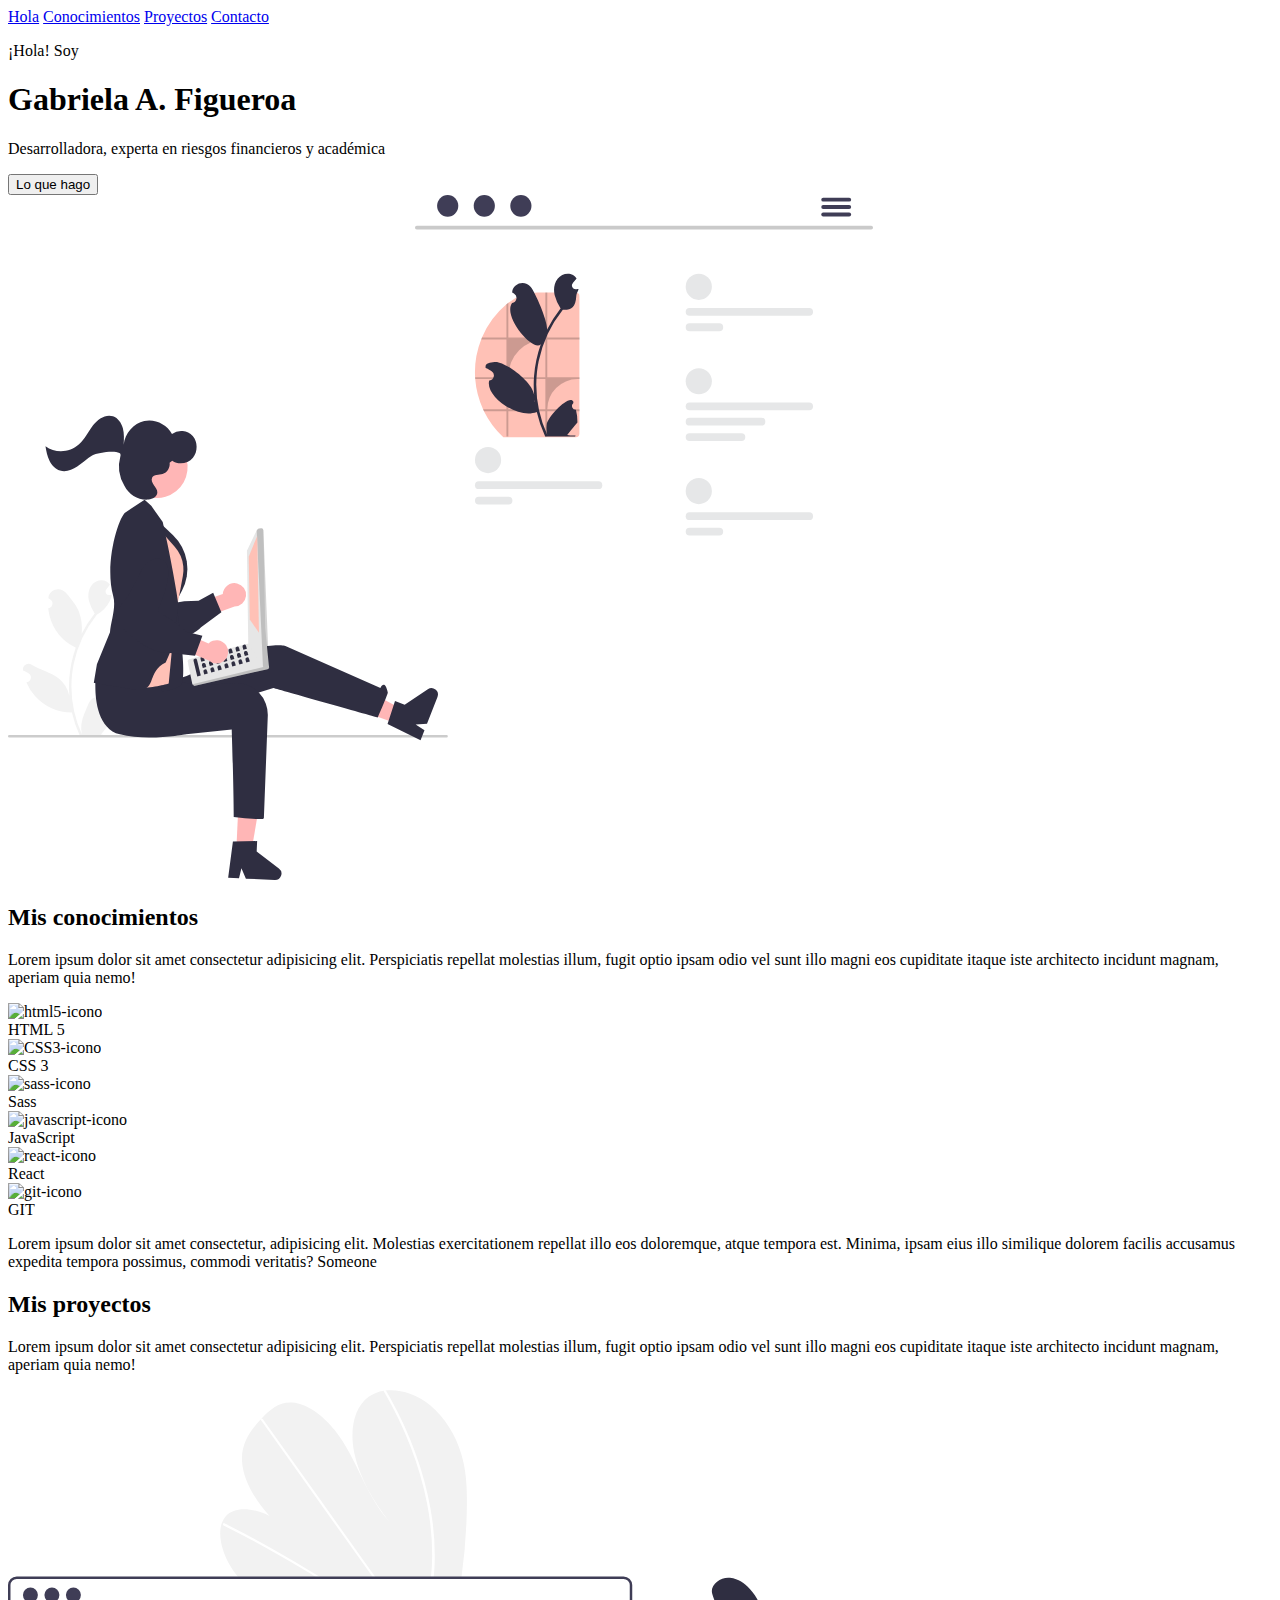
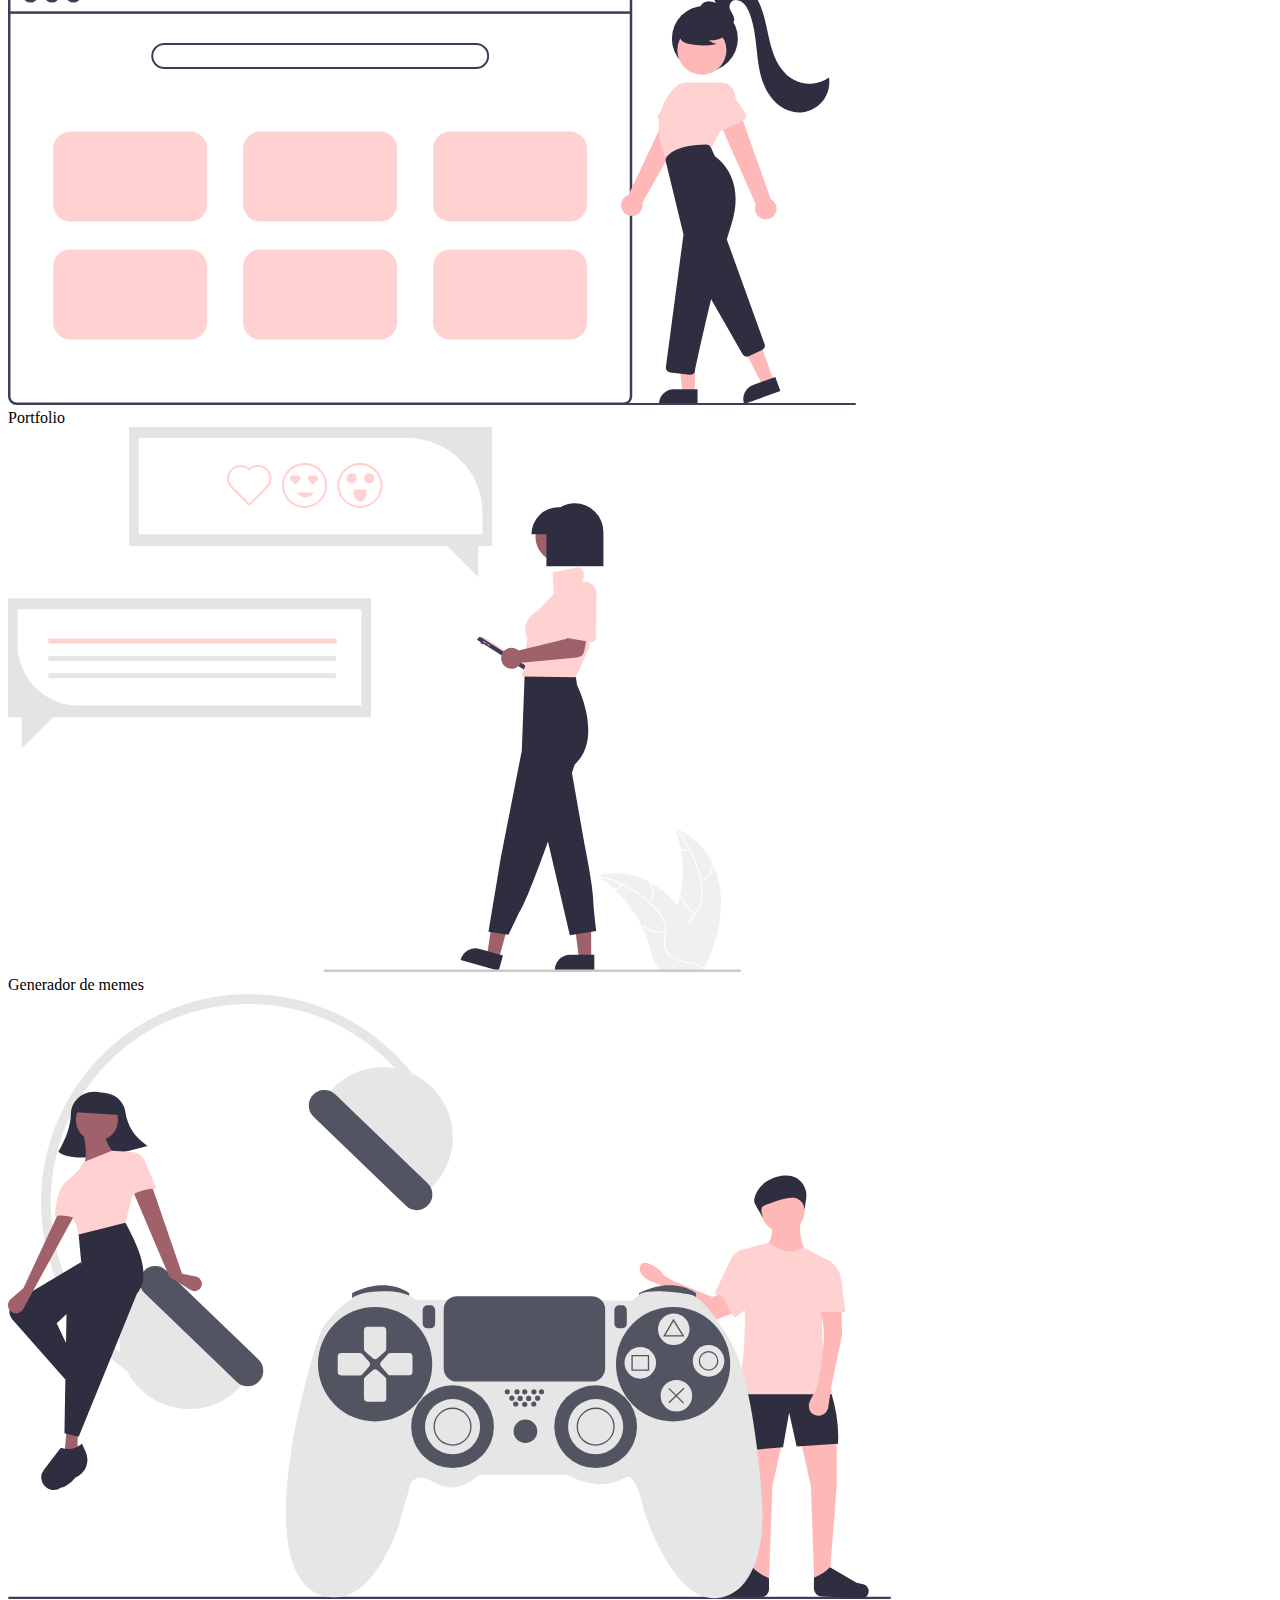
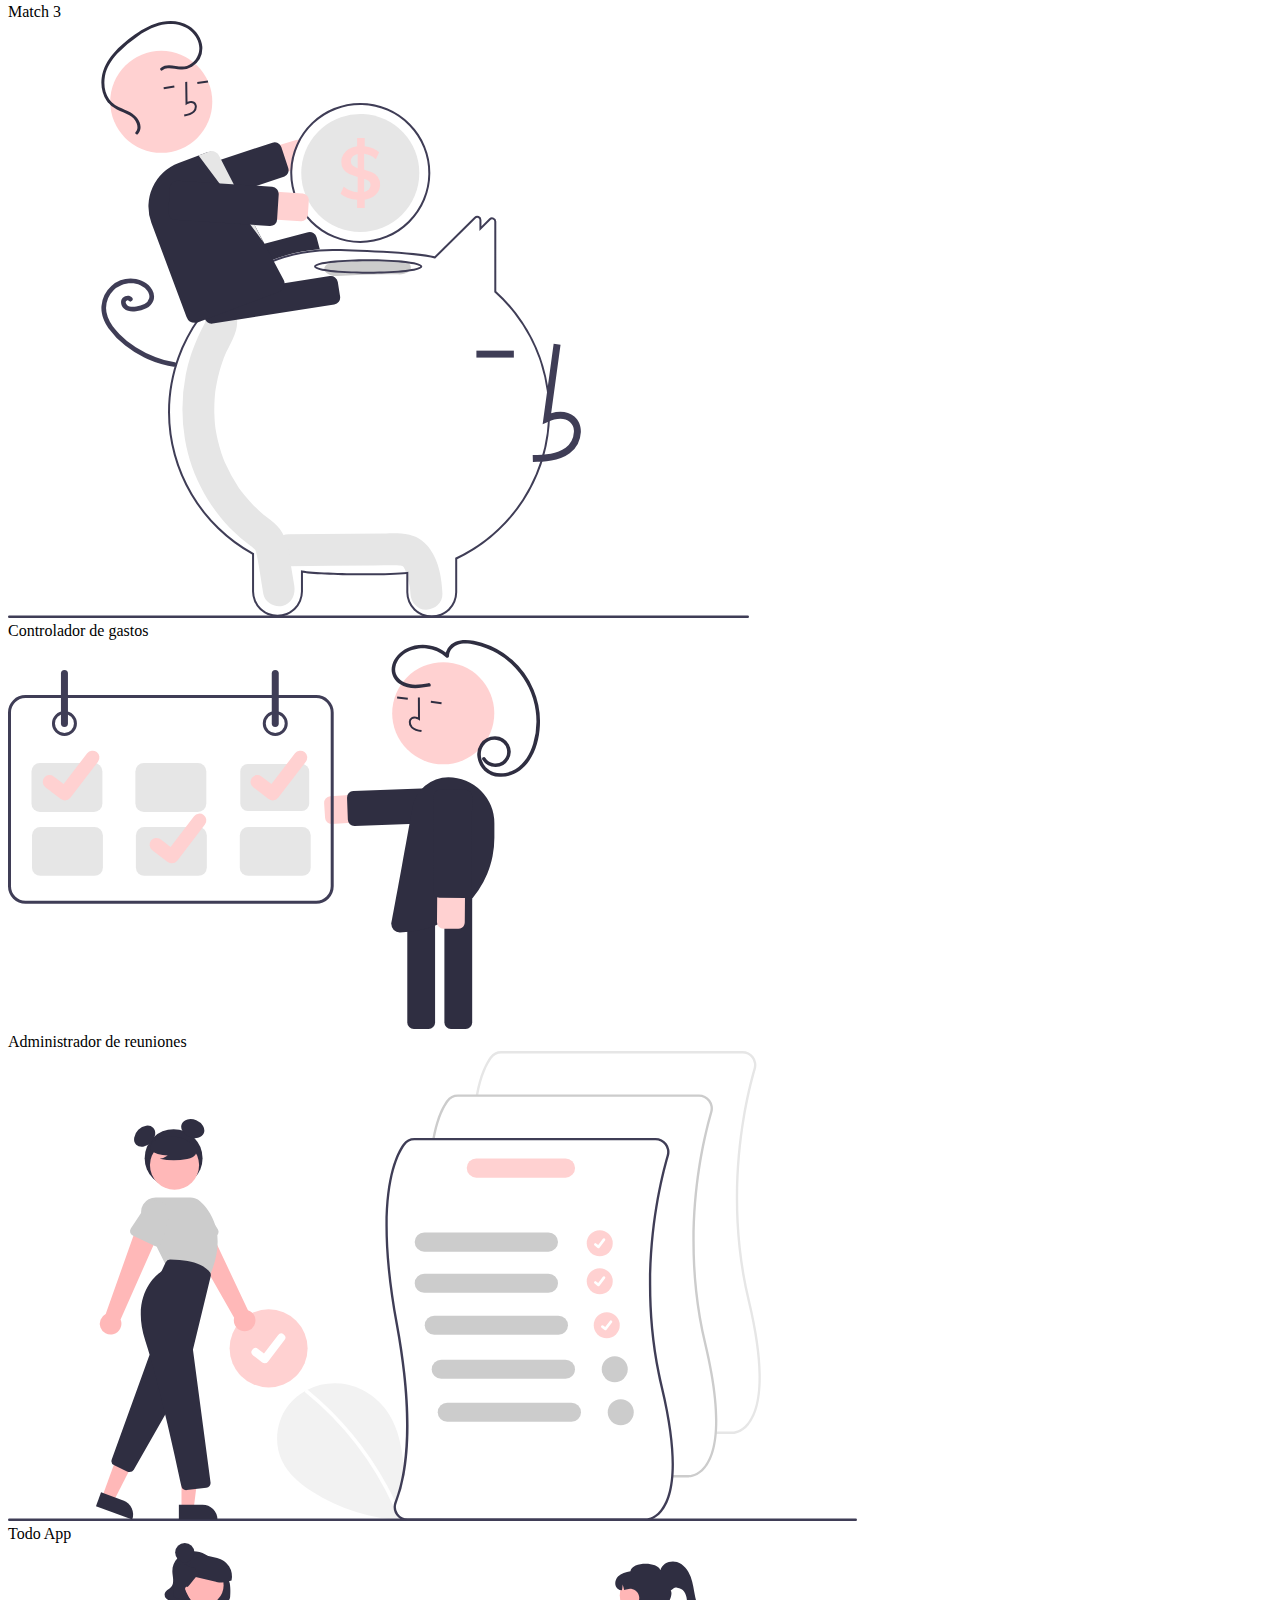
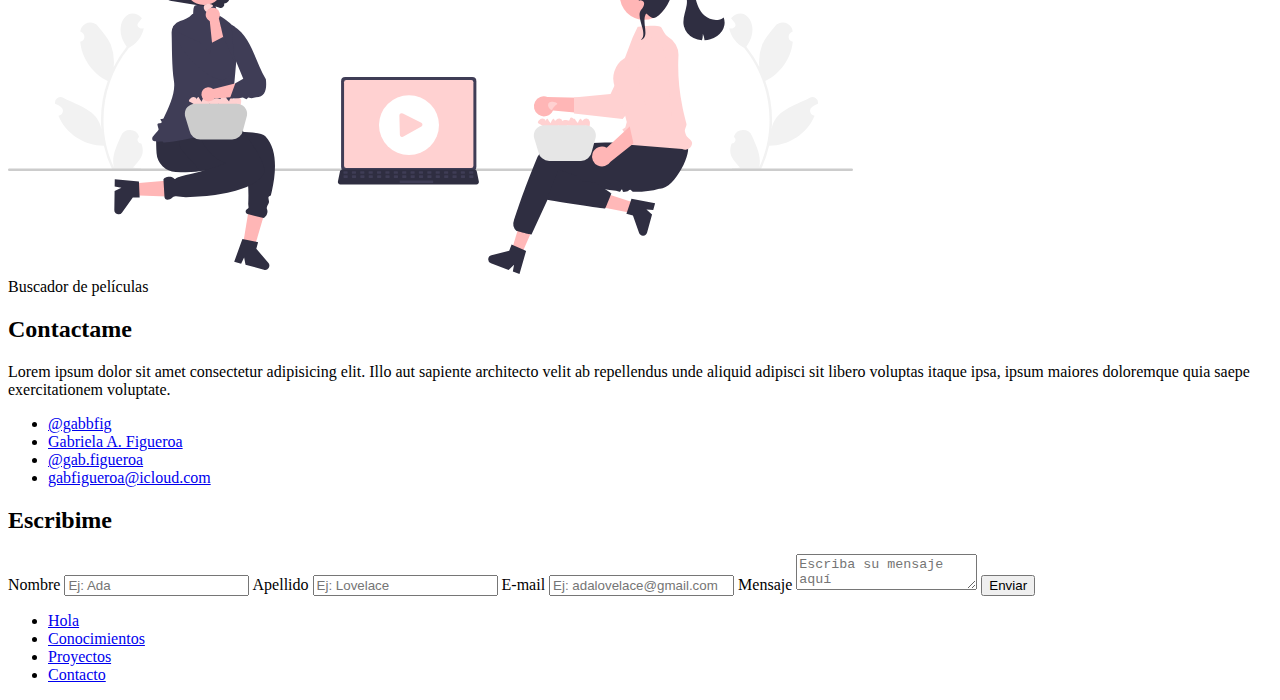
==== landing.html @ 2a1ab2b0 "Creación de la estructura de la página web" ====
<!DOCTYPE html>
<html lang="en">
<head>
    <meta charset="UTF-8">
    <meta http-equiv="X-UA-Compatible" content="IE=edge">
    <meta name="viewport" content="width=device-width, initial-scale=1.0">
    <title>Gabriela A. Figueroa</title>
    <link rel="stylesheet" href="style.css">
    <script src="https://kit.fontawesome.com/937cff0016.js" crossorigin="anonymous"></script>
    <link rel="stylesheet" href="https://cdn.jsdelivr.net/gh/devicons/devicon@v2.15.1/devicon.min.css">
</head>
<body>
    <header>
        <a href="#hola">Hola</a>
        <a href="#conocimientos">Conocimientos</a>
        <a href="#proyectos">Proyectos</a>
        <a href="#contacto">Contacto</a>
    </header>
    <main>
        <section>
            <section id="hola" class="hola">
                <p class="presentacion">¡Hola! Soy <h1 class="nombre">Gabriela A. Figueroa</h1></p>
                <p class="descripcion">Desarrolladora, experta en riesgos financieros y académica</p>
                <button>Lo que hago</button>
            </section>
            <section>
                <img src="imagenes-portfolio/imagen-women-dev.svg" alt="mujer-desarrolladora">
            </section>
        </section>
        
        <section id="conocimientos" class="conocimientos">
            <h2>Mis conocimientos</h2>
            <p>Lorem ipsum dolor sit amet consectetur adipisicing elit. Perspiciatis repellat molestias illum, fugit optio ipsam odio vel sunt illo magni eos cupiditate itaque iste architecto incidunt magnam, aperiam quia nemo!</p>
            <article class="tecnologias">
                <img src="https://cdn.jsdelivr.net/gh/devicons/devicon/icons/html5/html5-original.svg" alt="html5-icono">
                <figcaption>HTML 5</figcaption>
            </article>
            <article class="tecnologias">
                <img src="https://cdn.jsdelivr.net/gh/devicons/devicon/icons/css3/css3-original.svg" alt="CSS3-icono">
                <figcaption>CSS 3</figcaption>
            </article>
            <article class="tecnologias">
                <img src="https://cdn.jsdelivr.net/gh/devicons/devicon/icons/sass/sass-original.svg" alt="sass-icono">
                <figcaption>Sass</figcaption>
            </article>
            <article class="tecnologias">
                <img src="https://cdn.jsdelivr.net/gh/devicons/devicon/icons/javascript/javascript-plain.svg" alt="javascript-icono">
                <figcaption>JavaScript</figcaption>
            </article>
            <article class="tecnologias">
                <img src="https://cdn.jsdelivr.net/gh/devicons/devicon/icons/react/react-original.svg" alt="react-icono">
                <figcaption>React</figcaption>
            </article>
            <article class="tecnologias">
                <img src="https://cdn.jsdelivr.net/gh/devicons/devicon/icons/git/git-original.svg" alt="git-icono">
                <figcaption>GIT</figcaption>
            </article>
        </section>
        <section class="cita">
            <div><i class="fa-solid fa-quote-left"></i></div>
            <p><cite">Lorem ipsum dolor sit amet consectetur, adipisicing elit. Molestias exercitationem repellat illo eos doloremque, atque tempora est. Minima, ipsam eius illo similique dolorem facilis accusamus expedita tempora possimus, commodi veritatis?</cite> Someone</p>
        </section>
        <section id="proyectos" class="proyectos">
            <h2>Mis proyectos</h2>
            <p>Lorem ipsum dolor sit amet consectetur adipisicing elit. Perspiciatis repellat molestias illum, fugit optio ipsam odio vel sunt illo magni eos cupiditate itaque iste architecto incidunt magnam, aperiam quia nemo!</p>
            <article class="card-proyecto">
                <img src="imagenes-portfolio/portfolio.svg" alt="card-proyecto">
                <figcaption>Portfolio</figcaption>
            </article>
            <article class="card-proyecto">
                <img src="imagenes-portfolio/memes.svg" alt="Generador-de-memes">
                <figcaption>Generador de memes</figcaption>
            </article>
            <article class="card-proyecto">
                <img src="imagenes-portfolio/game.svg" alt="juegos-electronicos">
                <figcaption>Match 3</figcaption>
            </article>
            <article class="card-proyecto">
                <img src="imagenes-portfolio/gastos.svg" alt="cerdito-ahorro">
                <figcaption>Controlador de gastos</figcaption>
            </article>
            <article class="card-proyecto">
                <img src="imagenes-portfolio/meeting.svg" alt="reuniones">
                <figcaption>Administrador de reuniones</figcaption>
            </article>
            <article class="card-proyecto">
                <img src="imagenes-portfolio/list.svg" alt="lista-icono">
                <figcaption>Todo App</figcaption>
            </article>
            <article class="card-proyecto">
                <img src="imagenes-portfolio/cinema.svg" alt="cine-icono">
                <figcaption>Buscador de películas</figcaption>
            </article>
        </section>
        <section id="contacto" class="contacto">
            <h2>Contactame</h2>
            <p>Lorem ipsum dolor sit amet consectetur adipisicing elit. Illo aut sapiente architecto velit ab repellendus unde aliquid adipisci sit libero voluptas itaque ipsa, ipsum maiores doloremque quia saepe exercitationem voluptate.</p>
            <ul>
                <li><a href="https://twitter.com/GabbFig" target="_blank"><i class="fa-brands fa-twitter"></i>@gabbfig</a></li>
                <li><a href="https://www.linkedin.com/in/gabriela-figueroa-196a70110/" target="_blank"><i class="fa-brands fa-linkedin"></i>Gabriela A. Figueroa</a></li>
                <li><a href="https://www.instagram.com/gab.figueroa/" target="_blank"><i class="fa-brands fa-instagram"></i>@gab.figueroa</a></li>
                <li><a href="mailto:gabfigueroa@icloud.com?Subject=Oferta%20laboral%20Frontend"><i class="fa-solid fa-envelope"></i>gabfigueroa@icloud.com</a></li>
            </ul>
        </section>
        <section class="contacto-form">
            <h2>Escribime</h2>
            <form action="">
                <label for="firstname">Nombre</label>
                <input type="text" placeholder="Ej: Ada">
                <label for="lastname">Apellido</label>
                <input type="text" placeholder="Ej: Lovelace">
                <label for="email">E-mail</label>
                <input type="text" placeholder="Ej: adalovelace@gmail.com">
                <label for="message">Mensaje</label>
                <textarea type="text" placeholder="Escriba su mensaje aquí"></textarea>
                <button type="submit">Enviar</button>
            </form>
        </section>
    </main>
    <footer>
        <nav class="menu-footer">
            <ul>
                <li><a href="#hola">Hola</a></li>
                <li><a href="#conocimientos">Conocimientos</a></li>
                <li><a href="#proyectos">Proyectos</a></li>
                <li><a href="#contacto">Contacto</a></li>
            </ul>
        </nav>
    </footer>
</body>
</html>
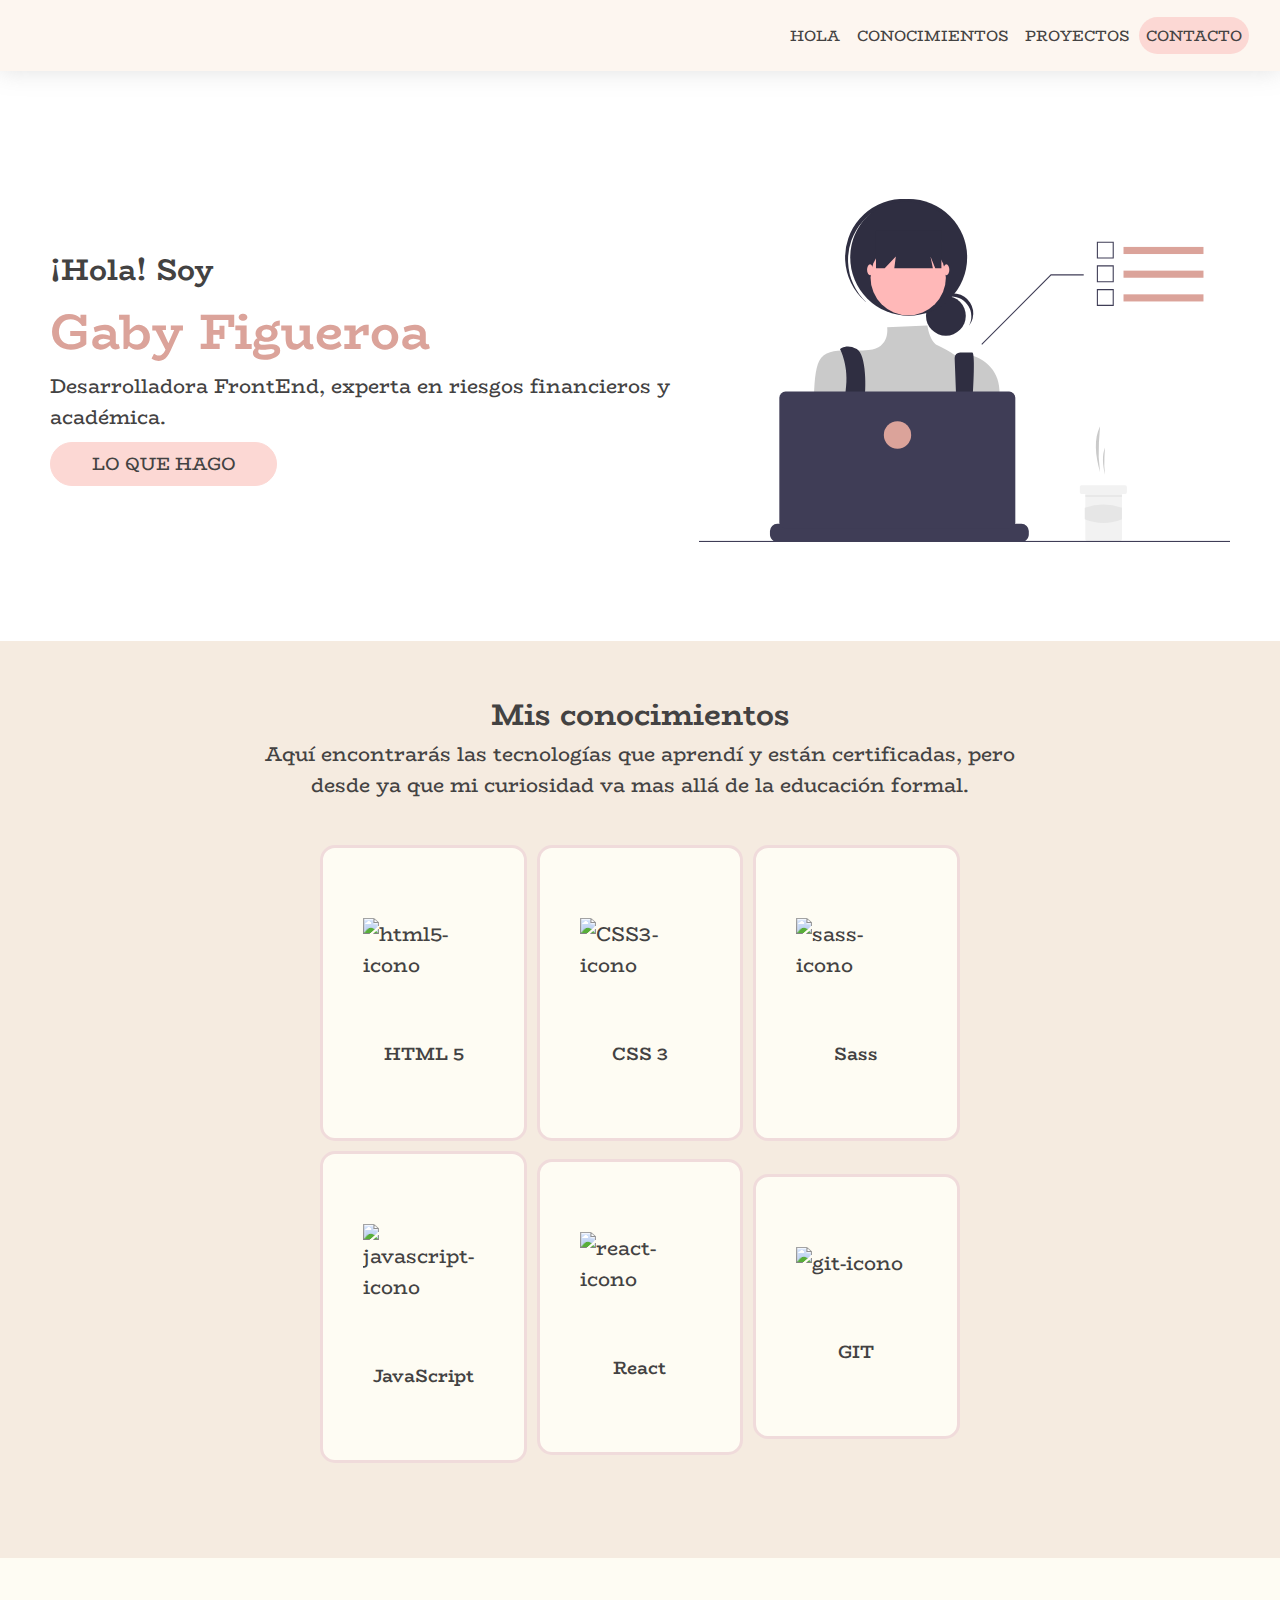
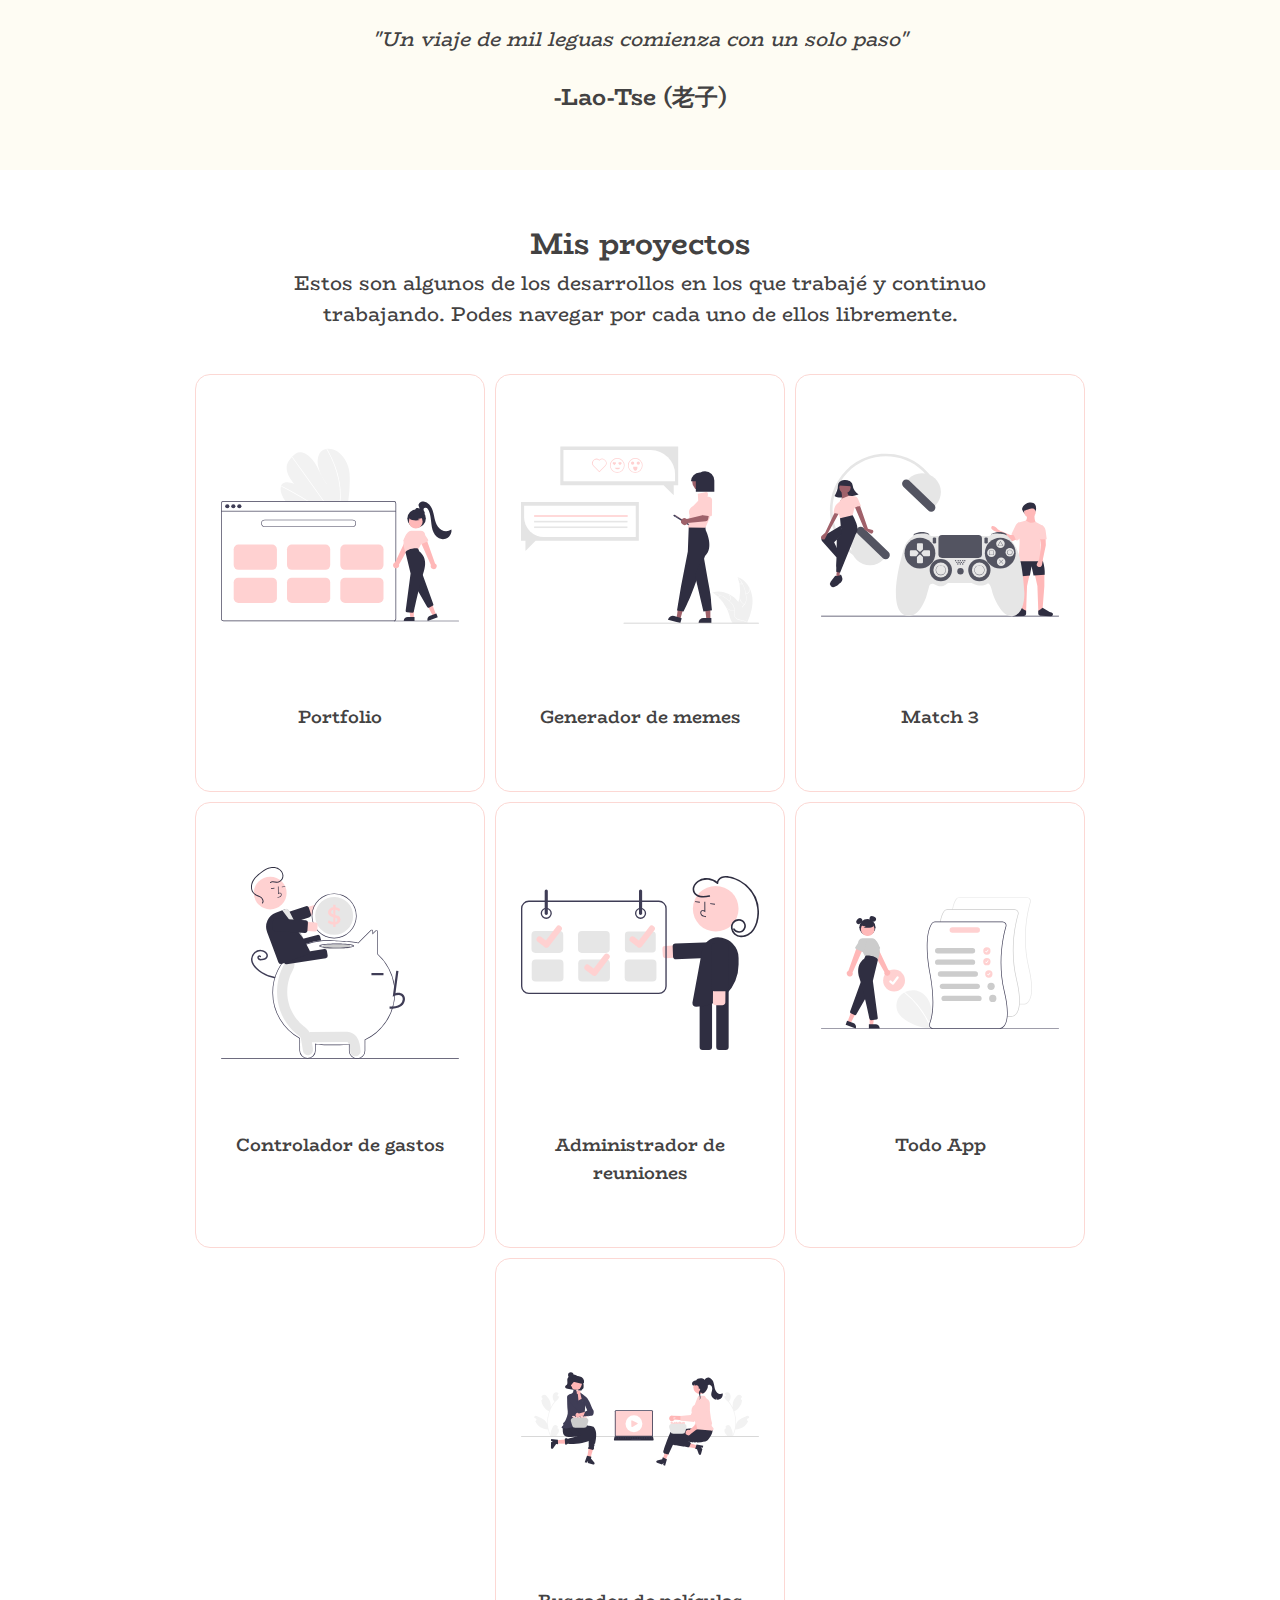
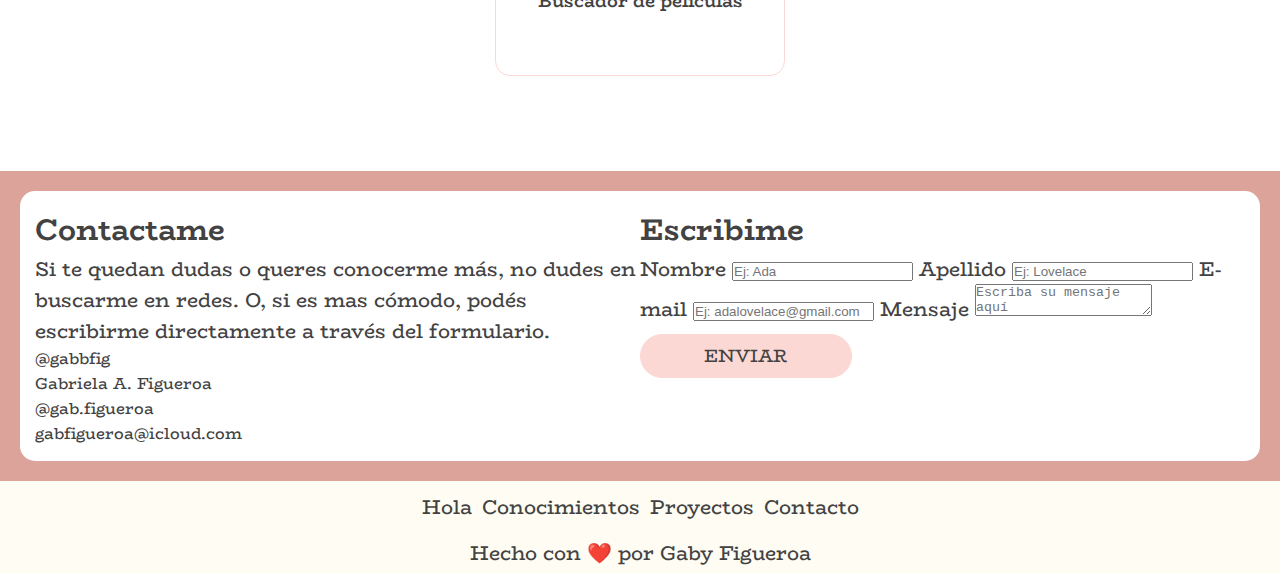
==== commit 7b56d7bd: "Corrección semántica y creación de estilos básicos" ====
--- a/landing.html
+++ b/landing.html
@@ -8,113 +8,149 @@
     <link rel="stylesheet" href="style.css">
     <script src="https://kit.fontawesome.com/937cff0016.js" crossorigin="anonymous"></script>
     <link rel="stylesheet" href="https://cdn.jsdelivr.net/gh/devicons/devicon@v2.15.1/devicon.min.css">
+    <link rel="preconnect" href="https://fonts.googleapis.com">
+    <link rel="preconnect" href="https://fonts.gstatic.com" crossorigin>
+    <link href="https://fonts.googleapis.com/css2?family=BioRhyme&display=swap" rel="stylesheet">
 </head>
 <body>
-    <header>
-        <a href="#hola">Hola</a>
-        <a href="#conocimientos">Conocimientos</a>
-        <a href="#proyectos">Proyectos</a>
-        <a href="#contacto">Contacto</a>
+    <header class="menu">
+        <ul class="menu-ul">
+            <li><a href="#hola">Hola</a></li>
+            <li><a href="#conocimientos">Conocimientos</a></li>
+            <li><a href="#proyectos">Proyectos</a></li>
+            <li class="link-resaltado"><a href="#contacto">Contacto</a></li>
+        </ul>
     </header>
     <main>
-        <section>
-            <section id="hola" class="hola">
-                <p class="presentacion">¡Hola! Soy <h1 class="nombre">Gabriela A. Figueroa</h1></p>
-                <p class="descripcion">Desarrolladora, experta en riesgos financieros y académica</p>
-                <button>Lo que hago</button>
+        <section id="hola" class="hola">
+            <section class="presentacion">
+                <p class="descripcion1">¡Hola! Soy</p>
+                <h1 class="nombre">Gaby Figueroa</h1>
+                <p class="descripcion2">Desarrolladora FrontEnd, experta en riesgos financieros y académica.</p>
+                <button class="boton"><a href="#proyectos">Lo que hago</a></button>
             </section>
-            <section>
+            <section class="presentacion-imagen">
                 <img src="imagenes-portfolio/imagen-women-dev.svg" alt="mujer-desarrolladora">
             </section>
         </section>
-        
         <section id="conocimientos" class="conocimientos">
-            <h2>Mis conocimientos</h2>
-            <p>Lorem ipsum dolor sit amet consectetur adipisicing elit. Perspiciatis repellat molestias illum, fugit optio ipsam odio vel sunt illo magni eos cupiditate itaque iste architecto incidunt magnam, aperiam quia nemo!</p>
-            <article class="tecnologias">
-                <img src="https://cdn.jsdelivr.net/gh/devicons/devicon/icons/html5/html5-original.svg" alt="html5-icono">
-                <figcaption>HTML 5</figcaption>
-            </article>
-            <article class="tecnologias">
-                <img src="https://cdn.jsdelivr.net/gh/devicons/devicon/icons/css3/css3-original.svg" alt="CSS3-icono">
-                <figcaption>CSS 3</figcaption>
-            </article>
-            <article class="tecnologias">
-                <img src="https://cdn.jsdelivr.net/gh/devicons/devicon/icons/sass/sass-original.svg" alt="sass-icono">
-                <figcaption>Sass</figcaption>
-            </article>
-            <article class="tecnologias">
-                <img src="https://cdn.jsdelivr.net/gh/devicons/devicon/icons/javascript/javascript-plain.svg" alt="javascript-icono">
-                <figcaption>JavaScript</figcaption>
-            </article>
-            <article class="tecnologias">
-                <img src="https://cdn.jsdelivr.net/gh/devicons/devicon/icons/react/react-original.svg" alt="react-icono">
-                <figcaption>React</figcaption>
-            </article>
-            <article class="tecnologias">
-                <img src="https://cdn.jsdelivr.net/gh/devicons/devicon/icons/git/git-original.svg" alt="git-icono">
-                <figcaption>GIT</figcaption>
-            </article>
+            <section class="conocimientos-mensaje">
+                <h2>Mis conocimientos</h2>
+                <p>Aquí encontrarás las tecnologías que aprendí y están certificadas, pero desde ya que mi curiosidad va mas allá de la educación formal.</p>
+            </section>
+            <section class="contenedor-tecnologias">
+                <figure class="tecnologias">
+                    <img src="https://cdn.jsdelivr.net/gh/devicons/devicon/icons/html5/html5-original.svg" alt="html5-icono">
+                    <figcaption>HTML 5</figcaption>
+                </figure>
+                <figure class="tecnologias">
+                    <img src="https://cdn.jsdelivr.net/gh/devicons/devicon/icons/css3/css3-original.svg" alt="CSS3-icono">
+                    <figcaption>CSS 3</figcaption>
+                </figure>
+                <figure class="tecnologias">
+                    <img src="https://cdn.jsdelivr.net/gh/devicons/devicon/icons/sass/sass-original.svg" alt="sass-icono">
+                    <figcaption>Sass</figcaption>
+                </figure>
+                <figure class="tecnologias">
+                    <img src="https://cdn.jsdelivr.net/gh/devicons/devicon/icons/javascript/javascript-plain.svg" alt="javascript-icono">
+                    <figcaption>JavaScript</figcaption>
+                </figure>
+                <figure class="tecnologias">
+                    <img src="https://cdn.jsdelivr.net/gh/devicons/devicon/icons/react/react-original.svg" alt="react-icono">
+                    <figcaption>React</figcaption>
+                </figure>
+                <figure class="tecnologias">
+                    <img src="https://cdn.jsdelivr.net/gh/devicons/devicon/icons/git/git-original.svg" alt="git-icono">
+                    <figcaption>GIT</figcaption>
+                </figure>
+            </section>
         </section>
         <section class="cita">
             <div><i class="fa-solid fa-quote-left"></i></div>
-            <p><cite">Lorem ipsum dolor sit amet consectetur, adipisicing elit. Molestias exercitationem repellat illo eos doloremque, atque tempora est. Minima, ipsam eius illo similique dolorem facilis accusamus expedita tempora possimus, commodi veritatis?</cite> Someone</p>
+            <cite>"Un viaje de mil leguas comienza con un solo paso"</cite>
+            <h3>-Lao-Tse (老子)</h3>
         </section>
         <section id="proyectos" class="proyectos">
-            <h2>Mis proyectos</h2>
-            <p>Lorem ipsum dolor sit amet consectetur adipisicing elit. Perspiciatis repellat molestias illum, fugit optio ipsam odio vel sunt illo magni eos cupiditate itaque iste architecto incidunt magnam, aperiam quia nemo!</p>
-            <article class="card-proyecto">
-                <img src="imagenes-portfolio/portfolio.svg" alt="card-proyecto">
-                <figcaption>Portfolio</figcaption>
-            </article>
-            <article class="card-proyecto">
-                <img src="imagenes-portfolio/memes.svg" alt="Generador-de-memes">
-                <figcaption>Generador de memes</figcaption>
-            </article>
-            <article class="card-proyecto">
-                <img src="imagenes-portfolio/game.svg" alt="juegos-electronicos">
-                <figcaption>Match 3</figcaption>
-            </article>
-            <article class="card-proyecto">
-                <img src="imagenes-portfolio/gastos.svg" alt="cerdito-ahorro">
-                <figcaption>Controlador de gastos</figcaption>
-            </article>
-            <article class="card-proyecto">
-                <img src="imagenes-portfolio/meeting.svg" alt="reuniones">
-                <figcaption>Administrador de reuniones</figcaption>
-            </article>
-            <article class="card-proyecto">
-                <img src="imagenes-portfolio/list.svg" alt="lista-icono">
-                <figcaption>Todo App</figcaption>
-            </article>
-            <article class="card-proyecto">
-                <img src="imagenes-portfolio/cinema.svg" alt="cine-icono">
-                <figcaption>Buscador de películas</figcaption>
-            </article>
+            <section class="titulo-proyecto">
+                <h2>Mis proyectos</h2>
+                <p>Estos son algunos de los desarrollos en los que trabajé y continuo trabajando. Podes navegar por cada uno de ellos libremente.</p>
+            </section>
+            <section class="contenedor-card-proyecto">
+                <figure class="card-proyecto">
+                    <a href="#">
+                        <img src="imagenes-portfolio/portfolio.svg" alt="card-proyecto">
+                        <figcaption>Portfolio</figcaption>
+                    </a>
+                </figure>
+                <figure class="card-proyecto">
+                    <a href="#">
+                        <img src="imagenes-portfolio/memes.svg" alt="Generador-de-memes">
+                        <figcaption>Generador de memes</figcaption>
+                    </a>
+                </figure>
+                <figure class="card-proyecto">
+                    <a href="#">
+                        <img src="imagenes-portfolio/game.svg" alt="juegos-electronicos">
+                        <figcaption>Match 3</figcaption>
+                    </a>
+                </figure>
+                <figure class="card-proyecto">
+                    <a href="#">
+                        <img src="imagenes-portfolio/gastos.svg" alt="cerdito-ahorro">
+                        <figcaption>Controlador de gastos</figcaption>
+                    </a>
+                </figure>
+                <figure class="card-proyecto">
+                    <a href="#">
+                        <img src="imagenes-portfolio/meeting.svg" alt="reuniones">
+                        <figcaption>Administrador de reuniones</figcaption>
+                    </a>
+                </figure>
+                <figure class="card-proyecto">
+                    <a href="#">
+                        <img src="imagenes-portfolio/list.svg" alt="lista-icono">
+                        <figcaption>Todo App</figcaption>
+                    </a>
+                </figure>
+                <figure class="card-proyecto">
+                    <a href="#">
+                        <img src="imagenes-portfolio/cinema.svg" alt="cine-icono">
+                        <figcaption>Buscador de películas</figcaption>
+                    </a>
+                </figure>
+            </section>
         </section>
         <section id="contacto" class="contacto">
-            <h2>Contactame</h2>
-            <p>Lorem ipsum dolor sit amet consectetur adipisicing elit. Illo aut sapiente architecto velit ab repellendus unde aliquid adipisci sit libero voluptas itaque ipsa, ipsum maiores doloremque quia saepe exercitationem voluptate.</p>
-            <ul>
-                <li><a href="https://twitter.com/GabbFig" target="_blank"><i class="fa-brands fa-twitter"></i>@gabbfig</a></li>
-                <li><a href="https://www.linkedin.com/in/gabriela-figueroa-196a70110/" target="_blank"><i class="fa-brands fa-linkedin"></i>Gabriela A. Figueroa</a></li>
-                <li><a href="https://www.instagram.com/gab.figueroa/" target="_blank"><i class="fa-brands fa-instagram"></i>@gab.figueroa</a></li>
-                <li><a href="mailto:gabfigueroa@icloud.com?Subject=Oferta%20laboral%20Frontend"><i class="fa-solid fa-envelope"></i>gabfigueroa@icloud.com</a></li>
-            </ul>
-        </section>
-        <section class="contacto-form">
-            <h2>Escribime</h2>
-            <form action="">
-                <label for="firstname">Nombre</label>
-                <input type="text" placeholder="Ej: Ada">
-                <label for="lastname">Apellido</label>
-                <input type="text" placeholder="Ej: Lovelace">
-                <label for="email">E-mail</label>
-                <input type="text" placeholder="Ej: adalovelace@gmail.com">
-                <label for="message">Mensaje</label>
-                <textarea type="text" placeholder="Escriba su mensaje aquí"></textarea>
-                <button type="submit">Enviar</button>
-            </form>
+            <section class="contenedor-contacto">
+                <section class="contenedor-contacto-izq">
+                    <section class="mensaje-contacto">
+                        <h2>Contactame</h2>
+                        <p>Si te quedan dudas o queres conocerme más, no dudes en buscarme en redes. O, si es mas cómodo, podés escribirme directamente a través del formulario.</p>
+                    </section>
+                    <section class="redes-contacto">
+                        <ul>
+                            <li><a href="https://twitter.com/GabbFig" target="_blank"><i class="fa-brands fa-twitter"></i>@gabbfig</a></li>
+                            <li><a href="https://www.linkedin.com/in/gabriela-figueroa-196a70110/" target="_blank"><i class="fa-brands fa-linkedin"></i>Gabriela A. Figueroa</a></li>
+                            <li><a href="https://www.instagram.com/gab.figueroa/" target="_blank"><i class="fa-brands fa-square-instagram"></i>@gab.figueroa</a></li>
+                            <li><a href="mailto:gabfigueroa@icloud.com?Subject=Oferta%20laboral%20Frontend"><i class="fa-solid fa-envelope"></i>gabfigueroa@icloud.com</a></li>
+                        </ul>
+                    </section>
+                </section>
+                <section class="contacto-form-der">
+                    <h2>Escribime</h2>
+                    <form action="">
+                        <label for="firstname">Nombre</label>
+                        <input type="text" placeholder="Ej: Ada">
+                        <label for="lastname">Apellido</label>
+                        <input type="text" placeholder="Ej: Lovelace">
+                        <label for="email">E-mail</label>
+                        <input type="text" placeholder="Ej: adalovelace@gmail.com">
+                        <label for="message">Mensaje</label>
+                        <textarea type="text" placeholder="Escriba su mensaje aquí"></textarea>
+                        <button type="submit" class="boton">Enviar</button>
+                    </form>
+                </section>
+            </section>
         </section>
     </main>
     <footer>
@@ -126,6 +162,17 @@
                 <li><a href="#contacto">Contacto</a></li>
             </ul>
         </nav>
+        <section class="redes-mini">
+            <ul>
+                <li><a href="https://twitter.com/GabbFig" target="_blank"><i class="fa-brands fa-twitter"></i></a></li>
+                <li><a href="https://www.linkedin.com/in/gabriela-figueroa-196a70110/" target="_blank"><i class="fa-brands fa-linkedin"></i></a></li>
+                <li><a href="https://www.instagram.com/gab.figueroa/" target="_blank"><i class="fa-brands fa-instagram"></i></a></li>
+                <li><a href="mailto:gabfigueroa@icloud.com?Subject=Oferta%20laboral%20Frontend"><i class="fa-solid fa-envelope"></i></a></li>
+            </ul>
+        </section>
+        <section class="despedida">
+            <p>Hecho con ❤️ por Gaby Figueroa</p>
+        </section>
     </footer>
 </body>
 </html>--- a/style.css
+++ b/style.css
@@ -0,0 +1,275 @@
+*{
+    margin: 0;
+    padding: 0;
+    box-sizing: border-box;
+    list-style: none;
+    text-decoration: none;
+    color: #434242;
+}
+
+body{
+    font-family: 'BioRhyme', serif;
+    font-size: 20px;
+}
+
+/*---estilos del menu--*/
+
+.menu{
+    display: flex;
+    justify-content: flex-end;
+    background-color: #FDF6F0;
+    font-size: 15px;
+    padding: 12px 30px;
+    box-shadow: 0 0 25px rgb(134 134 134/25%);
+}
+
+.menu-ul{
+    margin-top: 3px;
+    margin-bottom: 3.5px;
+    display: flex;
+    align-items: center;
+}
+
+.menu-ul li{
+    margin: 1.5px 1.5px;
+    padding: 7px;
+    text-transform: uppercase;
+}
+
+.link-resaltado{
+    background-color: #FCD8D4;
+    border-radius: 30px;
+}
+
+main{
+    padding: 15px 0px 0px;
+    margin: 15px 0px 0px;
+}
+
+/*--estilos seccion hola--*/
+
+.hola{
+    display: flex;
+    justify-content: space-between;
+    flex-direction: row;
+    height: 540px;
+    padding: 5px 50px;
+    width: 100%;
+}
+
+.presentacion{
+    display: flex;
+    flex-direction: column;
+    justify-content: center;
+    align-self: center;
+    width: 55%;
+}
+
+.presentacion-imagen{
+    display: flex;
+    flex-direction: column;
+    justify-content: center;
+    width: 45%;
+    max-width: 700px;
+}
+
+.descripcion1{
+    font-size: 30px;
+    font-weight: 400;
+    font-weight: bold;
+}
+
+.nombre{
+    font-size: 50px;
+    color: #DBA39A;
+    font-weight: 700;
+    width: 90%;
+}
+
+.boton{
+    background-color: #FCD8D4;
+    border-radius: 30px;
+    border: solid 1px #FCD8D4;
+    padding: 7px 0px;
+    text-transform: uppercase;
+    font-family: 'BioRhyme', serif;
+    font-size: 18px;
+    width: 35%;
+    margin: 10px 0px;
+}
+
+/*--estilos seccion conocimientos--*/
+
+.conocimientos{
+    display: flex;
+    flex-direction: column;
+    justify-content: center;
+    background-color: #F5EBE0;
+    padding: 50px 50px;
+}
+
+/*--estilos seccion conocimientos, mesaje escrito--*/
+
+.conocimientos-mensaje{
+    text-align: center;
+    width: 65%;
+    align-self: center;
+}
+
+/*--estilos seccion conocimientos con cards--*/
+
+.contenedor-tecnologias, .tecnologias{
+    display: flex;
+    flex-wrap: wrap;
+    align-self: center;
+    justify-content: center;
+}
+
+.contenedor-tecnologias{
+    width: 60%;
+    padding: 40px 10px;
+}
+
+.tecnologias{
+    width: 30%;
+    background-color: #FEFCF3;
+    border: solid #F0DBDB;
+    padding: 70px 25px;
+    border-radius: 15px;
+    margin: 5px;
+}
+
+.tecnologias img{
+    width: 80%;
+}
+
+.tecnologias figcaption{
+    font-size: 18px;
+    font-weight: 600;
+    margin-top: 60px;
+}
+
+/*estilos seccion quotes*/
+
+.cita{
+    background-color: #FEFCF3 ;
+    text-align: center;
+    width: 100%;
+    padding: 30px 60px;
+}
+
+div{
+    margin-bottom: 35px;
+}
+
+div i{
+    font-size: 70px;
+}
+.cita h3{
+    margin: 25px;
+}
+
+/*--estilos seccion proyectos--*/
+
+.proyectos{
+    display: flex;
+    flex-direction: column;
+    justify-content: center;
+    padding: 50px 50px;
+}
+
+/*--estilos seccion proyectos, mesaje escrito--*/
+
+.titulo-proyecto{
+    text-align: center;
+    width: 65%;
+    align-self: center;
+}
+
+/*--estilos seccion proyectos con cards--*/
+
+.contenedor-card-proyecto, .card-proyecto{
+    display: flex;
+    flex-wrap: wrap;
+}
+
+.contenedor-card-proyecto{
+    padding: 40px 10px;
+    width: 100%;
+    justify-content: center;
+}
+
+.card-proyecto{
+    width: 25%;
+    background-color: #fff;
+    border: solid 1.5px #FCD8D4;
+    padding: 60px 25px;
+    border-radius: 15px;
+    margin: 5px;
+    justify-content: space-between;
+}
+
+.card-proyecto a img{
+    height: 200px;
+    width: 100%;
+    justify-content: center;
+}
+
+.card-proyecto figcaption{
+    font-size: 18px;
+    font-weight: 600;
+    margin: 60px 0px 0px 0px;
+    text-align: center;
+}
+
+/*estilos seccion contacto*/
+
+.contacto{
+    background-color: #DBA39A ;
+    padding: 20px;
+}
+
+.contenedor-contacto{
+    display: flex;
+    flex-direction: row;
+    background-color: #fff;
+    border-radius: 15px;
+    padding: 15px;
+    width: 100%;
+}
+.contenedor-contacto-izq{
+    width: 50%;
+}
+.contacto-form-der{
+    width: 50%;
+    display: flex;
+    flex-direction: column;
+    flex-wrap: wrap;
+    box-sizing: border-box;
+}
+.redes-contacto{
+    font-size: 16px;
+}
+
+/*footer*/
+
+footer{
+    display: flex;
+    flex-direction: column;
+    background-color: #FEFCF3 ;
+    padding: 5px;
+    text-align: center;
+}
+
+.menu-footer, .redes-mini{
+    display: flex;
+    justify-content: center;
+}
+.menu-footer ul, .redes-mini ul{
+    display: flex;
+    flex-direction: row;
+}
+
+.menu-footer ul li, .redes-mini ul li{
+    margin: 5px;
+}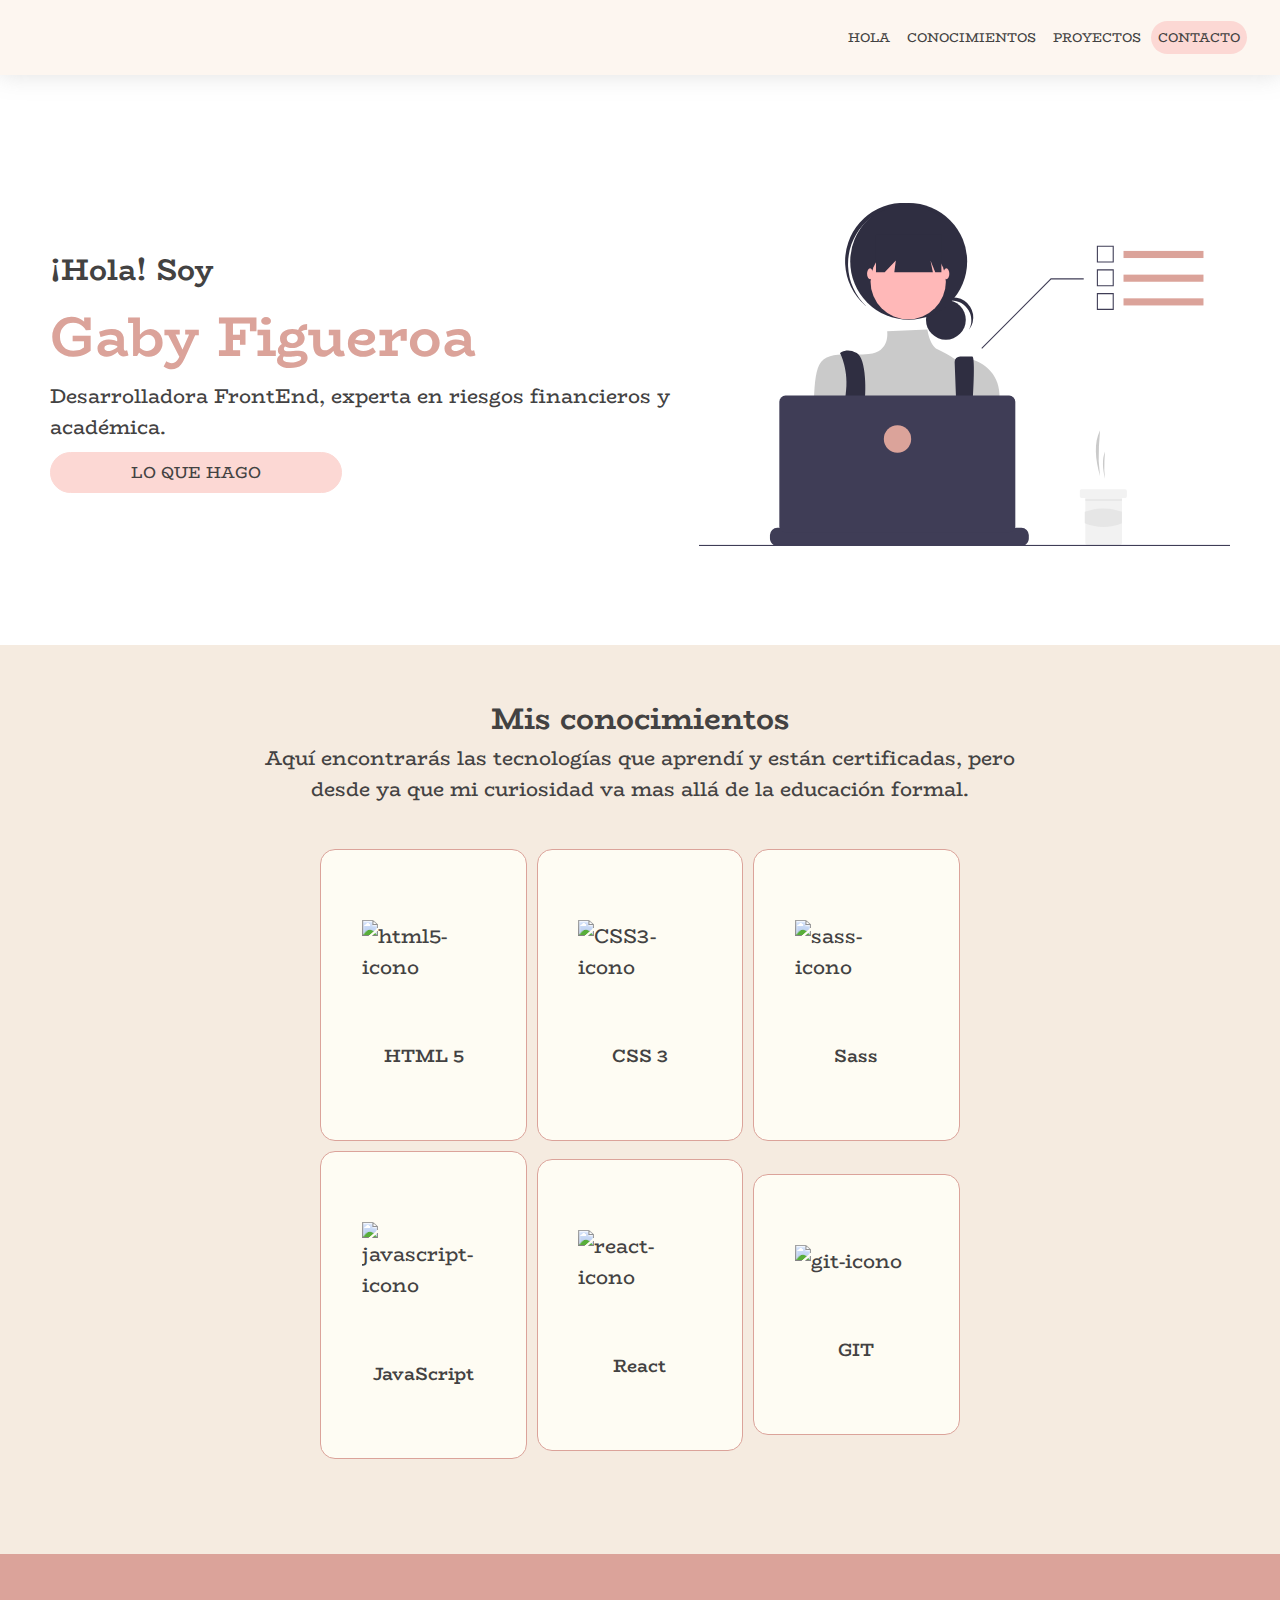
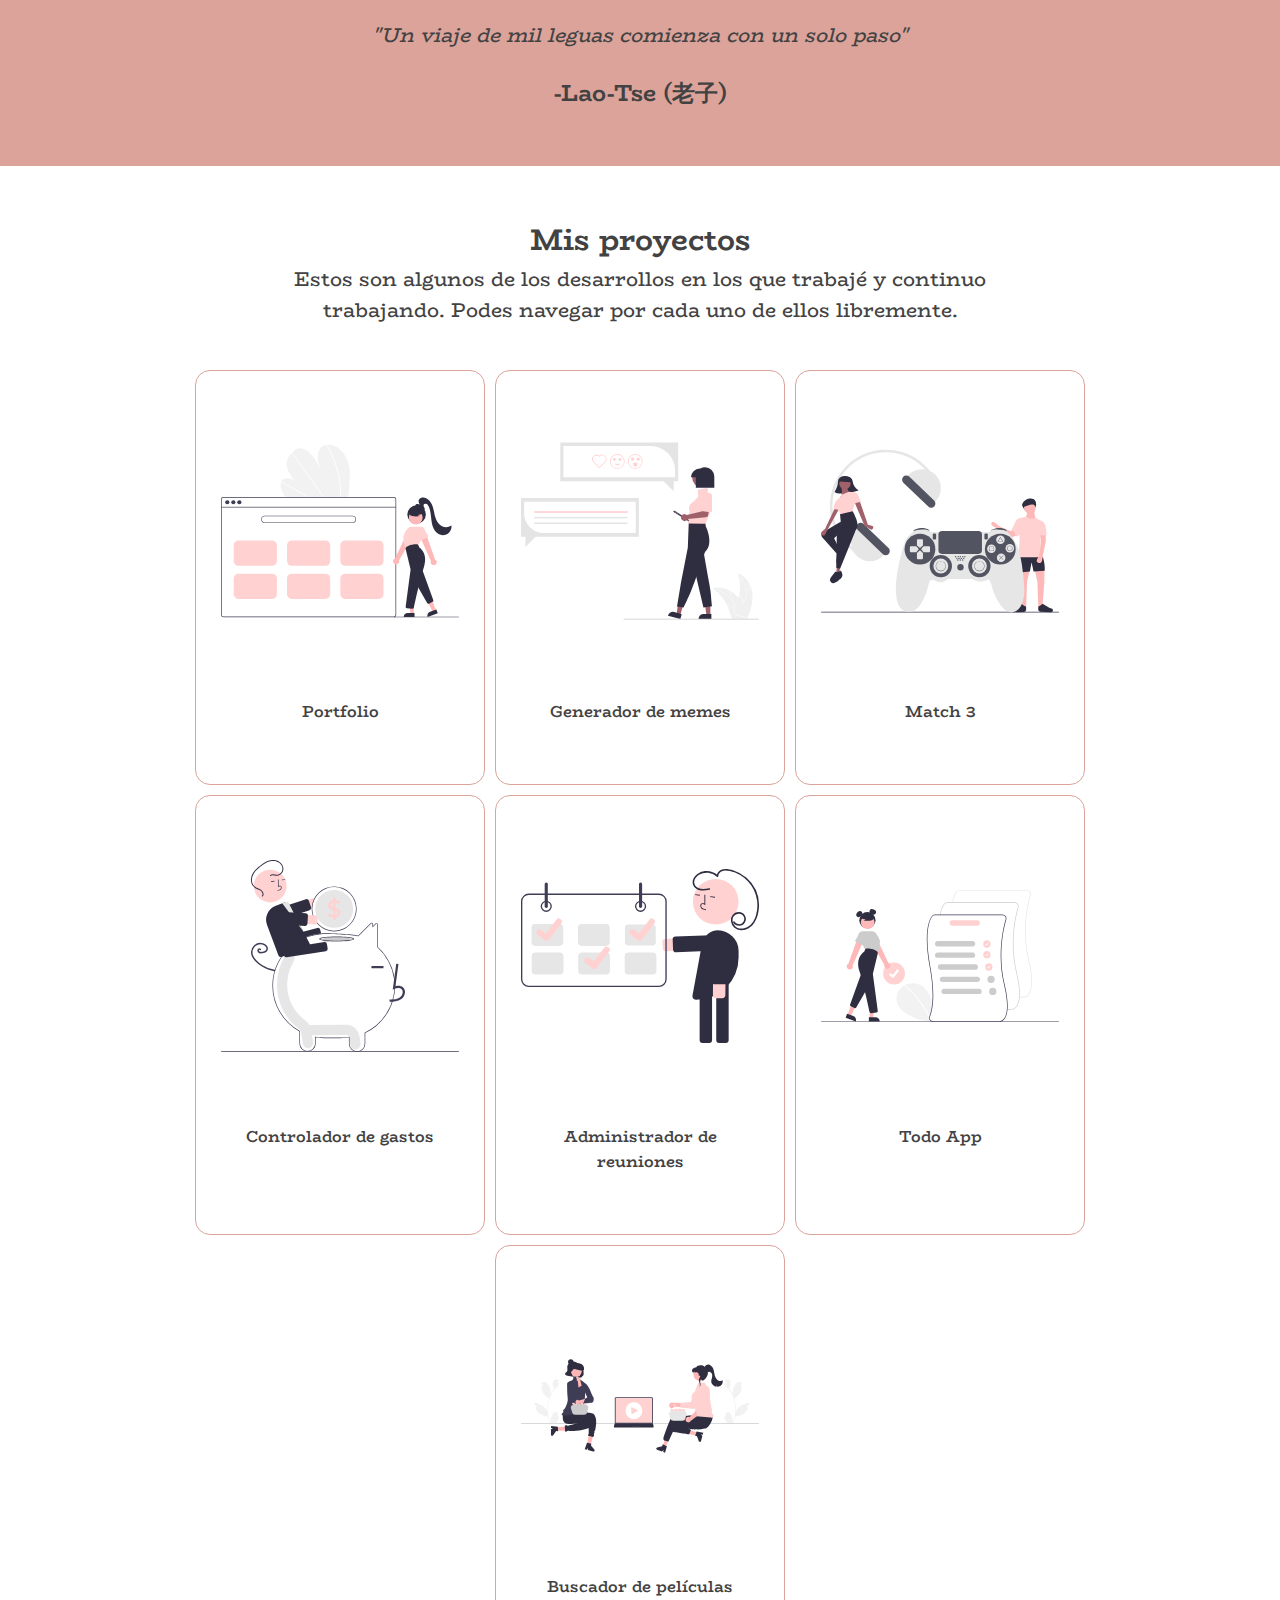
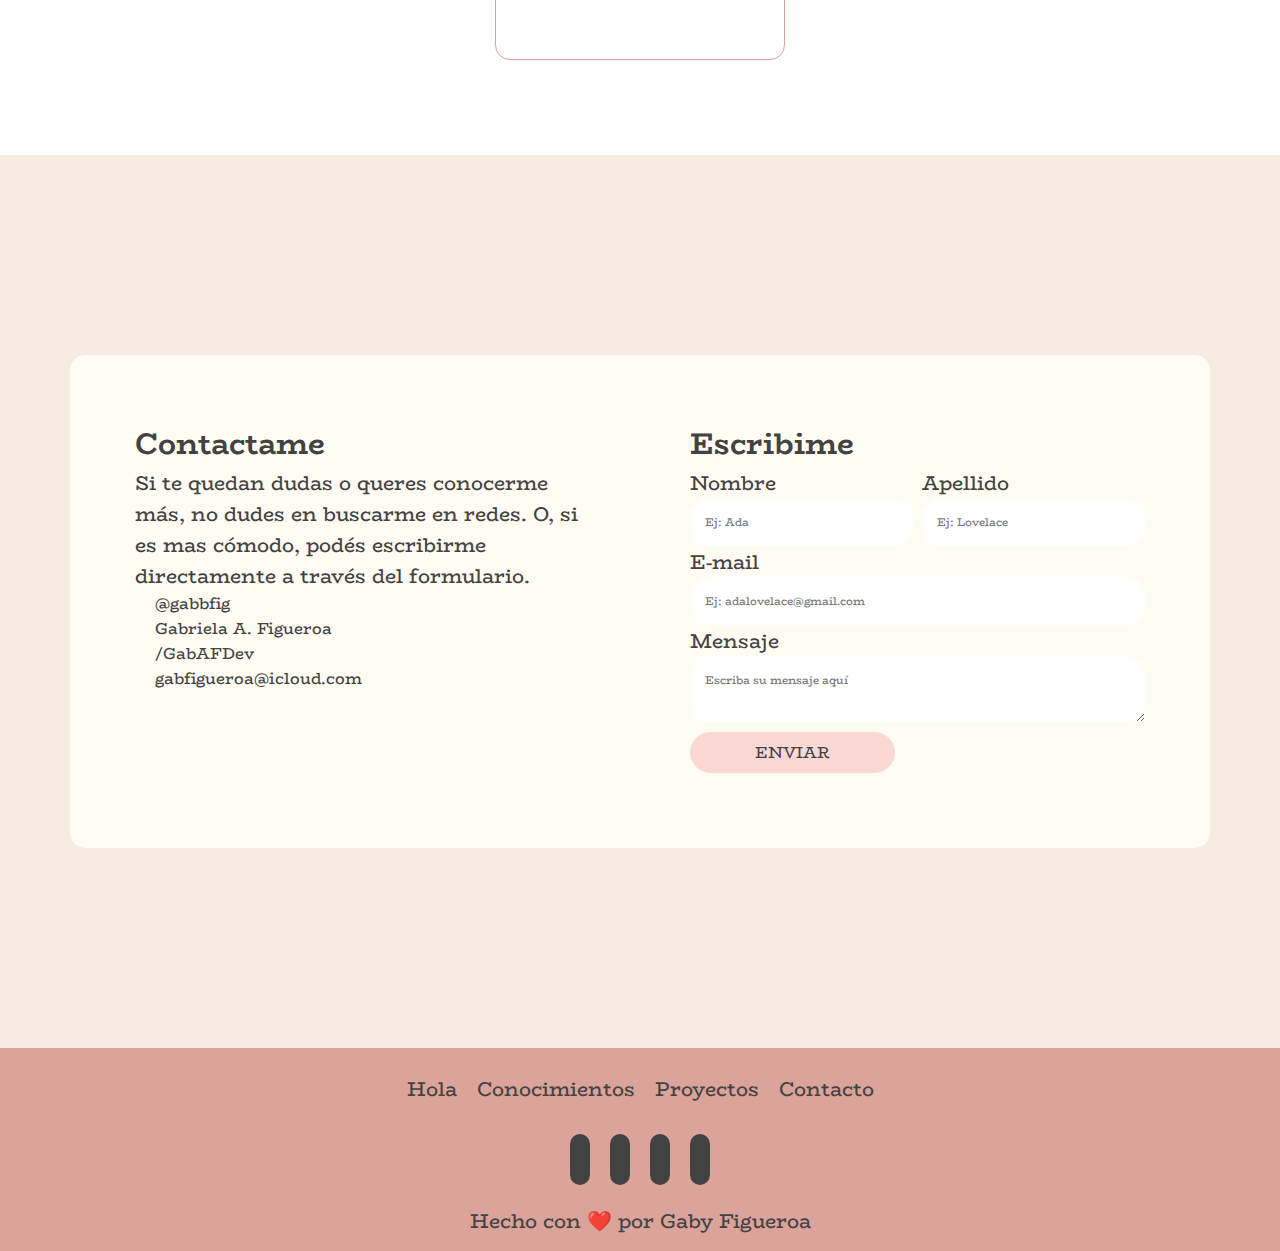
==== commit ebb308d9: "creación de media queries" ====
--- a/landing.html
+++ b/landing.html
@@ -1,5 +1,5 @@
 <!DOCTYPE html>
-<html lang="en">
+<html lang="es">
 <head>
     <meta charset="UTF-8">
     <meta http-equiv="X-UA-Compatible" content="IE=edge">
@@ -131,7 +131,7 @@
                         <ul>
                             <li><a href="https://twitter.com/GabbFig" target="_blank"><i class="fa-brands fa-twitter"></i>@gabbfig</a></li>
                             <li><a href="https://www.linkedin.com/in/gabriela-figueroa-196a70110/" target="_blank"><i class="fa-brands fa-linkedin"></i>Gabriela A. Figueroa</a></li>
-                            <li><a href="https://www.instagram.com/gab.figueroa/" target="_blank"><i class="fa-brands fa-square-instagram"></i>@gab.figueroa</a></li>
+                            <li><a href="https://github.com/GabAFDev" target="_blank"><i class="fa-brands fa-github"></i>/GabAFDev</a></li>
                             <li><a href="mailto:gabfigueroa@icloud.com?Subject=Oferta%20laboral%20Frontend"><i class="fa-solid fa-envelope"></i>gabfigueroa@icloud.com</a></li>
                         </ul>
                     </section>
@@ -139,10 +139,16 @@
                 <section class="contacto-form-der">
                     <h2>Escribime</h2>
                     <form action="">
-                        <label for="firstname">Nombre</label>
-                        <input type="text" placeholder="Ej: Ada">
-                        <label for="lastname">Apellido</label>
-                        <input type="text" placeholder="Ej: Lovelace">
+                        <article class="form-nombres">
+                            <article class="nombres">
+                                <label for="firstname">Nombre</label>
+                                <input type="text" placeholder="Ej: Ada">
+                            </article>
+                            <article class="nombres">
+                                <label  for="lastname">Apellido</label>
+                                <input type="text" placeholder="Ej: Lovelace">
+                            </article>
+                        </article>
                         <label for="email">E-mail</label>
                         <input type="text" placeholder="Ej: adalovelace@gmail.com">
                         <label for="message">Mensaje</label>
@@ -166,8 +172,8 @@
             <ul>
                 <li><a href="https://twitter.com/GabbFig" target="_blank"><i class="fa-brands fa-twitter"></i></a></li>
                 <li><a href="https://www.linkedin.com/in/gabriela-figueroa-196a70110/" target="_blank"><i class="fa-brands fa-linkedin"></i></a></li>
-                <li><a href="https://www.instagram.com/gab.figueroa/" target="_blank"><i class="fa-brands fa-instagram"></i></a></li>
-                <li><a href="mailto:gabfigueroa@icloud.com?Subject=Oferta%20laboral%20Frontend"><i class="fa-solid fa-envelope"></i></a></li>
+                <li><a href="https://github.com/GabAFDev" target="_blank"><i class="fa-brands fa-github"></i></a></li>
+                <li><a href="mailto:gabfigueroa@icloud.com?Subject=Contacto%20Frontend"><i class="fa-solid fa-envelope"></i></a></li>
             </ul>
         </section>
         <section class="despedida">
--- a/style.css
+++ b/style.css
@@ -17,9 +17,10 @@
 .menu{
     display: flex;
     justify-content: flex-end;
+    width: 100vw;
     background-color: #FDF6F0;
-    font-size: 15px;
-    padding: 12px 30px;
+    font-size: 0.8rem;
+    padding: 1rem 2rem;
     box-shadow: 0 0 25px rgb(134 134 134/25%);
 }
 
@@ -80,7 +81,7 @@
 }
 
 .nombre{
-    font-size: 50px;
+    font-size: 3.5rem;
     color: #DBA39A;
     font-weight: 700;
     width: 90%;
@@ -93,8 +94,8 @@
     padding: 7px 0px;
     text-transform: uppercase;
     font-family: 'BioRhyme', serif;
-    font-size: 18px;
-    width: 35%;
+    font-size: 1rem;
+    width: 45%;
     margin: 10px 0px;
 }
 
@@ -133,7 +134,7 @@
 .tecnologias{
     width: 30%;
     background-color: #FEFCF3;
-    border: solid #F0DBDB;
+    border: solid 1px #DBA39A;
     padding: 70px 25px;
     border-radius: 15px;
     margin: 5px;
@@ -152,7 +153,7 @@
 /*estilos seccion quotes*/
 
 .cita{
-    background-color: #FEFCF3 ;
+    background-color: #DBA39A ;
     text-align: center;
     width: 100%;
     padding: 30px 60px;
@@ -190,7 +191,7 @@
 
 .contenedor-card-proyecto, .card-proyecto{
     display: flex;
-    flex-wrap: wrap;
+    flex-flow: row wrap;
 }
 
 .contenedor-card-proyecto{
@@ -202,7 +203,7 @@
 .card-proyecto{
     width: 25%;
     background-color: #fff;
-    border: solid 1.5px #FCD8D4;
+    border: solid 1.5px #DBA39A;
     padding: 60px 25px;
     border-radius: 15px;
     margin: 5px;
@@ -216,7 +217,7 @@
 }
 
 .card-proyecto figcaption{
-    font-size: 18px;
+    font-size: 1rem;
     font-weight: 600;
     margin: 60px 0px 0px 0px;
     text-align: center;
@@ -225,51 +226,360 @@
 /*estilos seccion contacto*/
 
 .contacto{
-    background-color: #DBA39A ;
-    padding: 20px;
+    background-color: #F5EBE0 ;
+    padding: 200px 70px;
 }
 
 .contenedor-contacto{
     display: flex;
     flex-direction: row;
-    background-color: #fff;
+    background-color: #FEFCF3;
     border-radius: 15px;
     padding: 15px;
     width: 100%;
 }
 .contenedor-contacto-izq{
     width: 50%;
+    padding: 50px;
 }
 .contacto-form-der{
     width: 50%;
     display: flex;
     flex-direction: column;
     flex-wrap: wrap;
-    box-sizing: border-box;
-}
+    padding: 50px;
+}
+.form-nombres{
+    display: flex;
+    justify-content: space-between;
+    width: 100%;
+    
+}
+.nombres{
+    display: flex;
+    flex-direction: column;
+    width: 49%;
+}
+
+.contacto-form-der form input,
+.contacto-form-der form textarea{
+    display: flex;
+    flex-direction: column;
+    width: 100%;
+    border-radius: 20px;
+    padding: 15px;
+    border: none;
+    font-family: 'BioRhyme', serif;
+    font-size: 0.7rem  
+}
+
+.redes-contacto ul li{
+    display: flex;
+    align-items: center;
+}
+
+.redes-contacto ul li a,
 .redes-contacto{
     font-size: 16px;
-}
+    display: flex;
+    align-items: center;
+}
+
+.redes-contacto ul li a i{
+    color: #DBA39A;
+    background-color: #FEFCF3;
+    border-radius: 50px;
+    padding: 10px;
+}
+
 
 /*footer*/
 
 footer{
     display: flex;
     flex-direction: column;
-    background-color: #FEFCF3 ;
+    background-color: #DBA39A ;
     padding: 5px;
     text-align: center;
 }
 
-.menu-footer, .redes-mini{
-    display: flex;
-    justify-content: center;
-}
-.menu-footer ul, .redes-mini ul{
+.menu-footer, 
+.redes-mini, 
+.despedida{
+    display: flex;
+    justify-content: center;
+    margin: 10px;
+}
+
+.menu-footer ul, 
+.redes-mini ul{
     display: flex;
     flex-direction: row;
 }
 
 .menu-footer ul li, .redes-mini ul li{
-    margin: 5px;
-}+    margin: 10px;
+}
+
+.redes-mini a i{
+    color: #DBA39A;
+    background-color: #434242;
+    border-radius: 50px;
+    padding: 10px;
+}
+
+
+/* HOVERS */
+
+
+.redes-mini a i:hover{
+    background-color: #DBA39A;
+    color: #434242;
+    border: solid 1px #434242;
+}
+
+.tecnologias:hover, 
+.card-proyecto:hover{
+    border: solid 1px #434242;
+    box-shadow: 0 0 25px rgb(134 134 134/25%);
+}
+
+.link-resaltado:hover,
+.boton:hover{
+    background-color: #FFE2E2;
+    border: solid 1px #DBA39A;
+}
+
+.redes-contacto ul li a:hover{
+    color: #DBA39A;
+}
+
+.redes-contacto ul li a:hover .redes-contacto ul li a i {
+    background-color: #DBA39A;
+    color: #FEFCF3;
+    border: solid 1px #DBA39A;
+}
+
+/* MEDIA QUERIES */
+
+
+@media (max-width: 480px) {
+    main{
+        padding: 15px 0px 0px;
+        margin: 35px 0px 0px;
+    }
+    .menu{
+        display: none;
+    }
+    .hola{
+        display: flex;
+        justify-content: center;
+        flex-direction: column;
+        align-items: center;
+        padding: 20px 0px;
+        text-align: center;
+    }
+    .presentacion,
+    .presentacion-imagen img{
+        width: 80vw;
+        align-items: center;
+        align-self: center;
+        max-height: 70%;
+    }
+    .boton{
+        align-self: center;
+        width: 40vw;
+    }
+    .conocimientos, .proyectos, .contenedor-contacto{
+        display: flex;
+        flex-direction: column;
+        justify-content: center;
+        padding: 35px 5px;
+    }
+    /*--estilos seccion conocimientos, mesaje escrito--*/
+
+    .conocimientos-mensaje, .titulo-proyecto{
+        width: 85%;
+    }
+
+    /*--estilos seccion conocimientos con cards--*/
+    .contenedor-tecnologias, .tecnologias{
+        display: flex;
+        flex-wrap: column;
+        align-self: center;
+        justify-content: center;
+    }
+
+    .contenedor-tecnologias, .contenedor-card-proyecto{
+        width: 100%;
+        padding: 40px 10px;
+    }
+
+    .tecnologias, .card-proyecto{
+        display: flex;
+        flex-direction: column;
+        width: 60%;
+        padding: 70px 35px;
+        text-align: center;
+    }
+
+    .tecnologias img{
+        width: 80%;
+        align-self: center;
+    }
+    .contacto{
+        background-color: #F5EBE0 ;
+        padding: 50px 50px;
+    }
+    
+    .contenedor-contacto{
+        display: flex;
+        flex-direction: column;
+        background-color: #FEFCF3;
+        border-radius: 15px;
+        padding: 5px;
+        width: 100%;
+        text-align: center;
+    }
+    .contenedor-contacto-izq{
+        width: 100%;
+    }
+    .contacto-form-der{
+        width: 100%;
+        display: flex;
+        flex-direction: column;
+        flex-wrap: wrap;
+        padding: 50px;
+    }
+    .form-nombres{
+        display: flex;
+        flex-direction: column;
+        width: 100%;
+        
+    }
+    .nombres{
+        display: flex;
+        flex-direction: column;
+        width: 100%;
+    }
+    
+    .redes-contacto ul li a i,
+    .redes-contacto{
+        font-size: 16px;
+        text-align: left;
+        padding: 25px 0px 0px;
+    }
+    
+    .redes-contacto ul li a i{
+        color: #DBA39A;
+        padding-left: 15px;
+    }
+    .menu-footer{
+        display: none;
+    }   
+}
+@media (min-width: 481px) and (max-width: 768px) {
+    main{
+        padding: 15px 0px 0px;
+        margin: 55px 0px 0px;
+    }
+    .hola{
+        display: flex;
+        justify-content: center;
+        flex-direction: column;
+        align-items: center;
+        padding: 20px 0px;
+        text-align: center;
+    }
+    .presentacion,
+    .presentacion-imagen img{
+        width: 80vw;
+        align-items: center;
+        align-self: center;
+        max-height: 70%;
+    }
+    .boton{
+        align-self: center;
+        width: 40vw;
+    }
+    .conocimientos, .proyectos, .contenedor-contacto{
+        display: flex;
+        flex-direction: column;
+        justify-content: center;
+        padding: 35px 5px;
+    }
+    /*--estilos seccion conocimientos, mesaje escrito--*/
+
+    .conocimientos-mensaje, .titulo-proyecto{
+        width: 85%;
+    }
+
+    /*--estilos seccion conocimientos con cards--*/
+    .contenedor-tecnologias, .tecnologias{
+        display: flex;
+        flex-wrap: column;
+        align-self: center;
+        justify-content: center;
+    }
+
+    .contenedor-tecnologias, .contenedor-card-proyecto{
+        width: 100%;
+        padding: 40px 10px;
+    }
+
+    .tecnologias, .card-proyecto{
+        display: flex;
+        justify-content: center;
+        flex-direction: column;
+        text-align: center;
+        width: 40%;
+        padding: 70px 35px;
+        height: 450px;
+    }
+
+    .tecnologias img, .card-proyecto img{
+        width: 80%;
+        align-self: center;
+    }
+    .contacto{
+        background-color: #F5EBE0 ;
+        padding: 50px 30px;
+    }
+    
+    .contenedor-contacto{
+        display: flex;
+        flex-direction: column;
+        background-color: #FEFCF3;
+        border-radius: 15px;
+        padding: 5px;
+        width: 100%;
+        text-align: center;
+    }
+    .contenedor-contacto-izq{
+        width: 100%;
+    }
+    .contacto-form-der{
+        width: 100%;
+        display: flex;
+        flex-direction: column;
+        flex-wrap: wrap;
+        padding: 50px;
+    }
+    .form-nombres{
+        display: flex;
+        width: 100%;
+    }
+    .nombres{
+        width: 48%;
+    }
+    .redes-contacto ul li a i,
+    .redes-contacto{
+        font-size: 16px;
+        text-align: left;
+        padding: 25px 0px 0px;
+    }
+    .redes-contacto ul li a i{
+        color: #DBA39A;
+        padding-left: 15px;
+    }
+}
